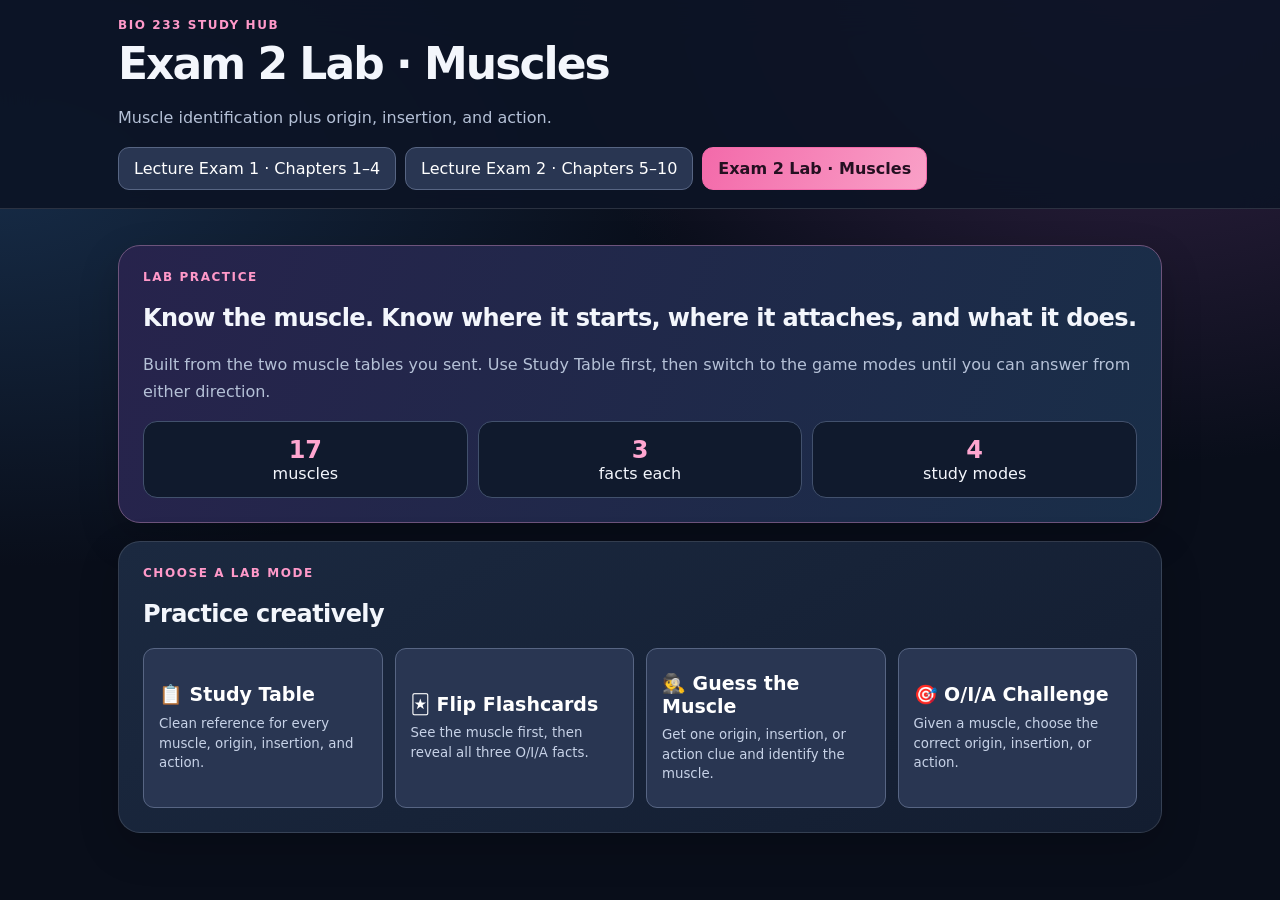
==== exam2-lab.html @ c45b6275 "Add Exam 2 muscle lab practice page" ====
<!doctype html>
<html lang="en">
<head>
<meta charset="utf-8">
<meta name="viewport" content="width=device-width,initial-scale=1">
<title>BIO 233 · Exam 2 Lab Muscles</title>
<style>
:root{font-family:system-ui,-apple-system,BlinkMacSystemFont,"Segoe UI",sans-serif;color:#f3f6fc;background:#090e1a;--pink:#f36aaa;--pink2:#f9a0c7;--panel:#151e31;--panel2:#111e32;--edge:#40506b;--muted:#b5c1d7;--good:#6fdbb2;--bad:#f1849c}
*{box-sizing:border-box}html{scroll-behavior:smooth}body{margin:0;background:radial-gradient(ellipse at 90% -5%,#382449 0%,transparent 38%),radial-gradient(ellipse at 0% 20%,#162b46 0%,transparent 38%),#090e1a;min-height:100vh}
header{position:sticky;top:0;z-index:20;background:#0d1425eb;backdrop-filter:blur(18px);border-bottom:1px solid #ffffff20}.wrap{max-width:1080px;margin:auto;padding:18px}
h1{margin:6px 0;font-size:clamp(28px,5vw,44px);letter-spacing:-.045em}h2{letter-spacing:-.025em}h3{color:#ffa6d0}.muted{color:var(--muted);line-height:1.65}.tag{color:#ff99c9;font-size:12px;font-weight:800;letter-spacing:.13em;text-transform:uppercase}
.card{background:linear-gradient(150deg,#1b2940,#131d30);border:1px solid #ffffff20;border-radius:22px;padding:24px;margin:18px 0;box-shadow:0 15px 40px #0003}
.hero{background:linear-gradient(110deg,#27234c,#192e48);border:1px solid #6d547c}.grid{display:grid;grid-template-columns:repeat(auto-fit,minmax(220px,1fr));gap:12px}
.nav,.toolbar,.chips{display:flex;gap:9px;flex-wrap:wrap}.nav a,button{font:inherit;color:white;text-decoration:none;border:1px solid #576583;background:#293652;border-radius:11px;padding:11px 15px;cursor:pointer;transition:.16s}
.nav a:hover,button:hover{transform:translateY(-1px);border-color:var(--pink)}.nav a.active,button.primary{background:linear-gradient(110deg,var(--pink),var(--pink2));color:#241021;border-color:var(--pink);font-weight:750}
.hidden{display:none}.stats{display:grid;grid-template-columns:repeat(3,1fr);gap:10px}.stat{padding:14px;border:1px solid #42516d;background:#101a2d;border-radius:14px;text-align:center}.stat strong{display:block;font-size:24px;color:#ffa6d0}
.muscle{background:#111e32;border:1px solid #42516d;border-radius:16px;padding:16px}.muscle h3{margin:0 0 10px}.oia{display:grid;grid-template-columns:repeat(3,1fr);gap:9px}.oia div{background:#17263d;border-radius:10px;padding:10px;line-height:1.45}.oia b{display:block;color:#ffb1d5;margin-bottom:4px}
.mode{min-height:160px;text-align:left}.mode b{font-size:19px}.mode small{display:block;color:#c7d2e7;margin-top:8px;line-height:1.45}
.flash{perspective:1000px;max-width:760px;margin:20px auto}.flash-inner{position:relative;min-height:340px;transition:transform .5s;transform-style:preserve-3d}.flash.flipped .flash-inner{transform:rotateY(180deg)}
.face{position:absolute;inset:0;backface-visibility:hidden;border-radius:22px;padding:28px;background:linear-gradient(145deg,#1d2b44,#151d31);border:1px solid #52617f;display:flex;flex-direction:column;justify-content:center}.back{transform:rotateY(180deg);overflow:auto}.face h2{text-align:center}.back .oia{grid-template-columns:1fr}
.choice{display:block;width:100%;text-align:left;margin:8px 0;padding:14px;line-height:1.45;background:#17263d}.choice.right{border-color:var(--good)!important;background:#173e39!important}.choice.wrong{border-color:var(--bad)!important;background:#46283a!important}
.feedback{margin-top:12px;padding:14px;border-radius:12px;background:#122e32;border:1px solid #3c887c;line-height:1.55}.feedback.bad{background:#362333;border-color:#a65c80}
.pill{display:inline-flex;align-items:center;border:1px solid #73516c;color:#ffb1d5;border-radius:30px;padding:5px 11px;font-size:12px}
.question-meta{display:flex;justify-content:space-between;gap:10px;align-items:center;flex-wrap:wrap}
table{width:100%;border-collapse:collapse;font-size:14px}th,td{border-bottom:1px solid #34425d;text-align:left;vertical-align:top;padding:12px}th{color:#ffb1d5;position:sticky;top:0;background:#151e31}
.tablewrap{overflow:auto;max-height:68vh;border:1px solid #40506b;border-radius:14px}
@media(max-width:700px){header{position:relative}.wrap{padding:14px}.card{padding:18px}.stats,.oia{grid-template-columns:1fr}.nav a{flex:1;text-align:center}.toolbar button{flex:1}.flash-inner{min-height:430px}}
</style>
</head>
<body>
<header><div class="wrap">
<div class="tag">BIO 233 STUDY HUB</div>
<h1>Exam 2 Lab · Muscles</h1>
<p class="muted">Muscle identification plus origin, insertion, and action.</p>
<nav class="nav">
<a href="index.html">Lecture Exam 1 · Chapters 1–4</a>
<a href="lab.html">Lecture Exam 2 · Chapters 5–10</a>
<a href="exam2-lab.html" class="active">Exam 2 Lab · Muscles</a>
</nav>
</div></header>
<main class="wrap">
<section id="home">
<div class="card hero">
<div class="tag">LAB PRACTICE</div><h2>Know the muscle. Know where it starts, where it attaches, and what it does.</h2>
<p class="muted">Built from the two muscle tables you sent. Use Study Table first, then switch to the game modes until you can answer from either direction.</p>
<div class="stats"><div class="stat"><strong>17</strong>muscles</div><div class="stat"><strong>3</strong>facts each</div><div class="stat"><strong>4</strong>study modes</div></div>
</div>
<div class="card"><div class="tag">Choose a lab mode</div><h2>Practice creatively</h2><div class="grid">
<button class="mode" onclick="showStudy()"><b>📋 Study Table</b><small>Clean reference for every muscle, origin, insertion, and action.</small></button>
<button class="mode" onclick="startFlash()"><b>🃏 Flip Flashcards</b><small>See the muscle first, then reveal all three O/I/A facts.</small></button>
<button class="mode" onclick="startGuess()"><b>🕵️ Guess the Muscle</b><small>Get one origin, insertion, or action clue and identify the muscle.</small></button>
<button class="mode" onclick="startOIA()"><b>🎯 O/I/A Challenge</b><small>Given a muscle, choose the correct origin, insertion, or action.</small></button>
</div></div>
</section>
<section id="view" class="hidden"></section>
</main>
<script>
const muscles=[
{name:"Sternocleidomastoid",origin:"Sternum and clavicle",insertion:"Mastoid process of temporal bone",action:"Bilaterally flexes the cervical vertebral column and head; unilaterally laterally flexes and rotates the head to the side opposite the contracting muscle."},
{name:"Trapezius",origin:"Occipital bone, ligamentum nuchae, and spinous processes of thoracic vertebrae",insertion:"Clavicle and scapula (acromion and scapular spine)",action:"Depending on active region: elevates, retracts, depresses, or rotates scapula upward; may elevate clavicle or extend neck."},
{name:"Latissimus dorsi",origin:"Spines of inferior six thoracic vertebrae, lumbar vertebrae, crests of sacrum and ilium, inferior four ribs, and inferior angle of scapula",insertion:"Intertubercular groove of humerus",action:"Extends, adducts, and medially rotates arm at shoulder; draws arm inferiorly and posteriorly."},
{name:"Pectoralis major",origin:"Clavicle (clavicular head), sternum, and cartilages of second to sixth ribs (sternocostal head)",insertion:"Greater tubercle and intertubercular groove of humerus",action:"As a whole adducts and medially rotates arm at shoulder; clavicular head flexes arm at shoulder."},
{name:"Rectus abdominis",origin:"Pubic crest and pubic symphysis",insertion:"Cartilage of fifth to seventh ribs and xiphoid process",action:"Flexes vertebral column, especially lumbar portion, and compresses abdomen to aid defecation, urination, forced expiration, and childbirth."},
{name:"Deltoid",origin:"Anterior fibers: acromial extremity of clavicle; middle fibers: acromion of scapula; posterior fibers: spine of scapula",insertion:"Deltoid tuberosity of humerus",action:"Middle fibers abduct arm; anterior fibers flex and medially rotate arm; posterior fibers extend and laterally rotate arm at shoulder."},
{name:"Biceps brachii",origin:"Long head: supraglenoid tubercle of scapula; short head: coracoid process of scapula",insertion:"Radial tuberosity and bicipital aponeurosis",action:"Flexes forearm at elbow, supinates forearm at radioulnar joints, and flexes arm at shoulder."},
{name:"Triceps brachii",origin:"Long head: inferior to glenoid cavity of scapula; lateral head: posterior humerus superior to radial groove; medial head: posterior humerus inferior to radial groove",insertion:"Olecranon of ulna",action:"Extends forearm at elbow and extends arm at shoulder."},
{name:"Rectus femoris",origin:"Anterior inferior iliac spine",insertion:"Patella via quadriceps tendon and then tibial tuberosity via patellar ligament",action:"Extends leg at knee; rectus femoris also flexes thigh at hip."},
{name:"Vastus medialis",origin:"Linea aspera of femur",insertion:"Patella via quadriceps tendon and then tibial tuberosity via patellar ligament",action:"Extends leg at knee."},
{name:"Vastus lateralis",origin:"Greater trochanter and linea aspera of femur",insertion:"Patella via quadriceps tendon and then tibial tuberosity via patellar ligament",action:"Extends leg at knee."},
{name:"Vastus intermedius",origin:"Anterior and lateral surfaces of body of femur",insertion:"Patella via quadriceps tendon and then tibial tuberosity via patellar ligament",action:"Extends leg at knee."},
{name:"Biceps femoris",origin:"Long head: ischial tuberosity; short head: linea aspera of femur",insertion:"Head of fibula and lateral condyle of tibia",action:"Hamstring action: flexes leg at knee and extends thigh at hip."},
{name:"Semitendinosus",origin:"Ischial tuberosity",insertion:"Proximal part of medial surface of shaft of tibia",action:"Hamstring action: flexes leg at knee and extends thigh at hip."},
{name:"Semimembranosus",origin:"Ischial tuberosity",insertion:"Medial condyle of tibia",action:"Hamstring action: flexes leg at knee and extends thigh at hip."},
{name:"Gastrocnemius",origin:"Lateral and medial condyles of femur and capsule of knee",insertion:"Calcaneus by way of calcaneal (Achilles) tendon",action:"Plantar flexes foot at ankle joint and flexes leg at knee joint."},
{name:"Soleus",origin:"Posterior head and proximal fibula plus soleal line and medial border of tibia",insertion:"Calcaneus by way of calcaneal (Achilles) tendon",action:"Plantar flexes foot at ankle; important postural muscle."}
];
let current=0,score=0,total=0,flashOrder=[];
const view=document.getElementById("view"),home=document.getElementById("home");
function showOnlyView(){home.classList.add("hidden");view.classList.remove("hidden");scrollTo(0,0)}
function back(){view.classList.add("hidden");home.classList.remove("hidden");scrollTo(0,0)}
function shuf(a){return [...a].sort(()=>Math.random()-.5)}
function showStudy(){
view.innerHTML='<div class="card"><div class="question-meta"><div><div class="tag">REFERENCE MODE</div><h2>Muscle O/I/A Study Table</h2></div><button onclick="back()">← Lab home</button></div><div class="tablewrap"><table><thead><tr><th>Muscle</th><th>Origin</th><th>Insertion</th><th>Action</th></tr></thead><tbody>'+muscles.map(m=>'<tr><td><b>'+m.name+'</b></td><td>'+m.origin+'</td><td>'+m.insertion+'</td><td>'+m.action+'</td></tr>').join('')+'</tbody></table></div></div>';showOnlyView()}
function startFlash(){
flashOrder=shuf(muscles.map((_,i)=>i));current=0;
renderFlash();showOnlyView()}
function renderFlash(){
const m=muscles[flashOrder[current]];
view.innerHTML='<div class="card"><div class="question-meta"><span class="pill">Card '+(current+1)+' / '+flashOrder.length+'</span><button onclick="back()">← Lab home</button></div><div class="flash" id="flash" onclick="this.classList.toggle(\'flipped\')"><div class="flash-inner"><div class="face front"><div class="tag">NAME → O/I/A</div><h2>'+m.name+'</h2><p class="muted" style="text-align:center">Click the card to reveal origin, insertion, and action.</p></div><div class="face back"><h2>'+m.name+'</h2><div class="oia"><div><b>Origin</b>'+m.origin+'</div><div><b>Insertion</b>'+m.insertion+'</div><div><b>Action</b>'+m.action+'</div></div></div></div></div><div class="toolbar" style="justify-content:center"><button onclick="prevFlash()">← Previous</button><button class="primary" onclick="nextFlash()">Next →</button></div></div>'}
function nextFlash(){current=(current+1)%flashOrder.length;renderFlash()}function prevFlash(){current=(current-1+flashOrder.length)%flashOrder.length;renderFlash()}
function distractors(correct,field){return shuf([correct,...shuf(muscles.filter(x=>x!==correct)).slice(0,3)]).map(m=>field==="name"?m.name:m[field])}
function startGuess(){score=0;total=0;renderGuess();showOnlyView()}
function renderGuess(){
const correct=muscles[Math.floor(Math.random()*muscles.length)];
const fields=["origin","insertion","action"];const field=fields[Math.floor(Math.random()*3)];
const opts=distractors(correct,"name");
view.innerHTML='<div class="card"><div class="question-meta"><div><div class="tag">GUESS THE MUSCLE</div><h2>Which muscle matches this '+field+'?</h2></div><span class="pill">Score '+score+' / '+total+'</span></div><div class="muscle"><b style="color:#ffb1d5;text-transform:uppercase">'+field+'</b><p>'+correct[field]+'</p></div><div id="answers">'+opts.map(o=>'<button class="choice" onclick="answerGuess(this,\''+o.replace(/'/g,"\\'")+'\',\''+correct.name.replace(/'/g,"\\'")+'\')">'+o+'</button>').join('')+'</div><div id="feedback"></div><div class="toolbar" style="margin-top:15px"><button onclick="back()">← Lab home</button></div></div>'}
function answerGuess(btn,choice,correct){if(document.querySelector("#answers .right,#answers .wrong"))return;total++;if(choice===correct){score++;btn.classList.add("right");feedback.innerHTML='<div class="feedback">Correct. <b>'+correct+'</b></div>'}else{btn.classList.add("wrong");[...document.querySelectorAll("#answers .choice")].find(x=>x.textContent===correct)?.classList.add("right");feedback.innerHTML='<div class="feedback bad">Correct answer: <b>'+correct+'</b></div>'}feedback.innerHTML+='<div class="toolbar" style="margin-top:12px"><button class="primary" onclick="renderGuess()">Next clue →</button></div>'}
function startOIA(){score=0;total=0;renderOIA();showOnlyView()}
function renderOIA(){
const correct=muscles[Math.floor(Math.random()*muscles.length)];
const fields=["origin","insertion","action"];const field=fields[Math.floor(Math.random()*3)];
const opts=distractors(correct,field);
view.innerHTML='<div class="card"><div class="question-meta"><div><div class="tag">O / I / A CHALLENGE</div><h2>'+correct.name+'</h2></div><span class="pill">Score '+score+' / '+total+'</span></div><p class="muted">Choose the correct <b>'+field+'</b>.</p><div id="answers">'+opts.map((o,i)=>'<button class="choice" onclick="answerOIA(this,'+i+','+JSON.stringify(correct[field]).replace(/"/g,"&quot;")+')">'+o+'</button>').join('')+'</div><div id="feedback"></div><div class="toolbar" style="margin-top:15px"><button onclick="back()">← Lab home</button></div></div>'}
function answerOIA(btn,i,correct){if(document.querySelector("#answers .right,#answers .wrong"))return;total++;const choice=btn.textContent;if(choice===correct){score++;btn.classList.add("right");feedback.innerHTML='<div class="feedback">Correct.</div>'}else{btn.classList.add("wrong");[...document.querySelectorAll("#answers .choice")].find(x=>x.textContent===correct)?.classList.add("right");feedback.innerHTML='<div class="feedback bad">Review this one before moving on.</div>'}feedback.innerHTML+='<div class="toolbar" style="margin-top:12px"><button class="primary" onclick="renderOIA()">Next question →</button></div>'}
</script>
</body>
</html>
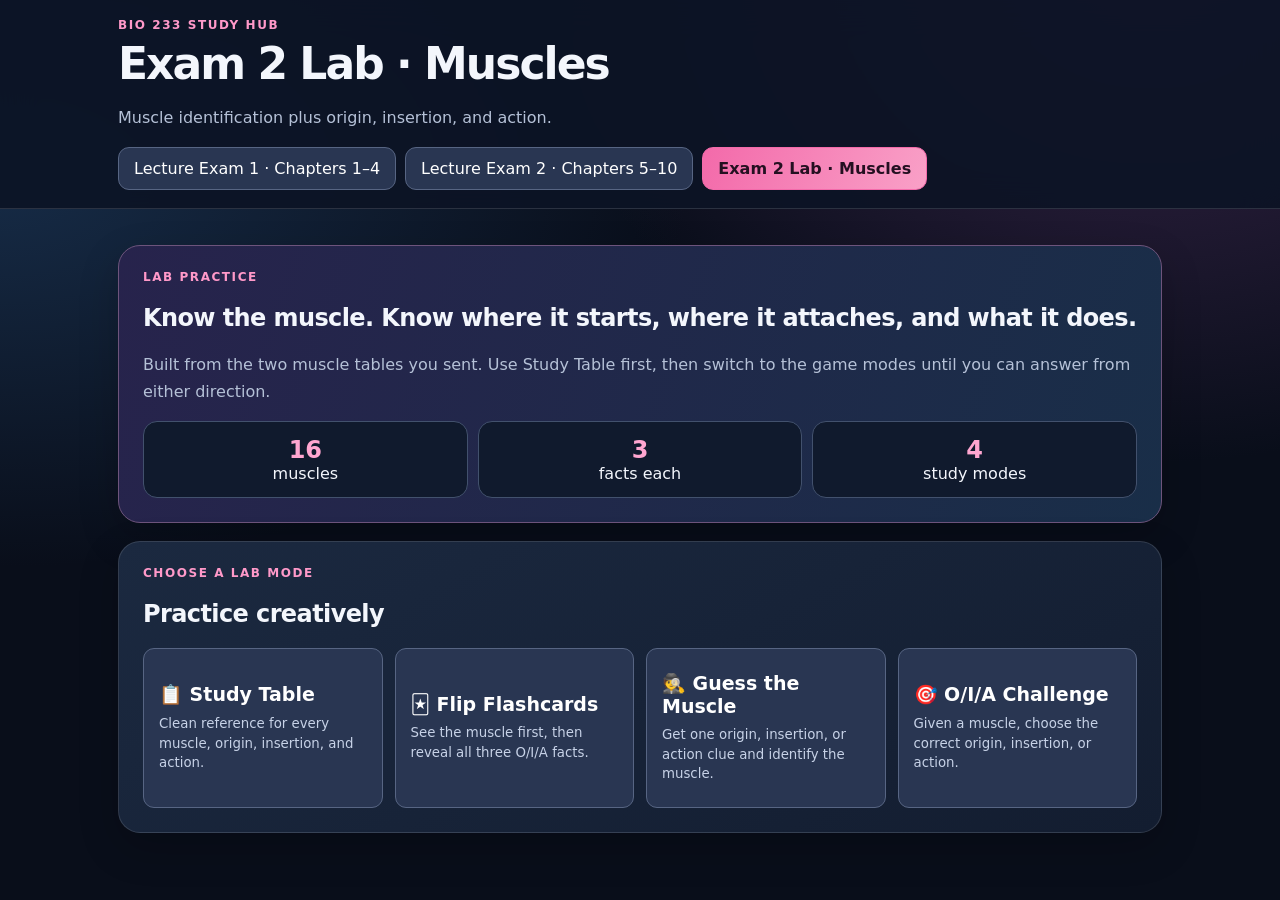
==== commit f2eaa3c8: "Keep muscle lab scoped to the 16 muscles in uploaded tables" ====
--- a/exam2-lab.html
+++ b/exam2-lab.html
@@ -43,7 +43,7 @@
 <div class="card hero">
 <div class="tag">LAB PRACTICE</div><h2>Know the muscle. Know where it starts, where it attaches, and what it does.</h2>
 <p class="muted">Built from the two muscle tables you sent. Use Study Table first, then switch to the game modes until you can answer from either direction.</p>
-<div class="stats"><div class="stat"><strong>17</strong>muscles</div><div class="stat"><strong>3</strong>facts each</div><div class="stat"><strong>4</strong>study modes</div></div>
+<div class="stats"><div class="stat"><strong>16</strong>muscles</div><div class="stat"><strong>3</strong>facts each</div><div class="stat"><strong>4</strong>study modes</div></div>
 </div>
 <div class="card"><div class="tag">Choose a lab mode</div><h2>Practice creatively</h2><div class="grid">
 <button class="mode" onclick="showStudy()"><b>📋 Study Table</b><small>Clean reference for every muscle, origin, insertion, and action.</small></button>
@@ -71,8 +71,7 @@
 {name:"Biceps femoris",origin:"Long head: ischial tuberosity; short head: linea aspera of femur",insertion:"Head of fibula and lateral condyle of tibia",action:"Hamstring action: flexes leg at knee and extends thigh at hip."},
 {name:"Semitendinosus",origin:"Ischial tuberosity",insertion:"Proximal part of medial surface of shaft of tibia",action:"Hamstring action: flexes leg at knee and extends thigh at hip."},
 {name:"Semimembranosus",origin:"Ischial tuberosity",insertion:"Medial condyle of tibia",action:"Hamstring action: flexes leg at knee and extends thigh at hip."},
-{name:"Gastrocnemius",origin:"Lateral and medial condyles of femur and capsule of knee",insertion:"Calcaneus by way of calcaneal (Achilles) tendon",action:"Plantar flexes foot at ankle joint and flexes leg at knee joint."},
-{name:"Soleus",origin:"Posterior head and proximal fibula plus soleal line and medial border of tibia",insertion:"Calcaneus by way of calcaneal (Achilles) tendon",action:"Plantar flexes foot at ankle; important postural muscle."}
+{name:"Gastrocnemius",origin:"Lateral and medial condyles of femur and capsule of knee",insertion:"Calcaneus by way of calcaneal (Achilles) tendon",action:"Plantar flexes foot at ankle joint and flexes leg at knee joint."}
 ];
 let current=0,score=0,total=0,flashOrder=[];
 const view=document.getElementById("view"),home=document.getElementById("home");
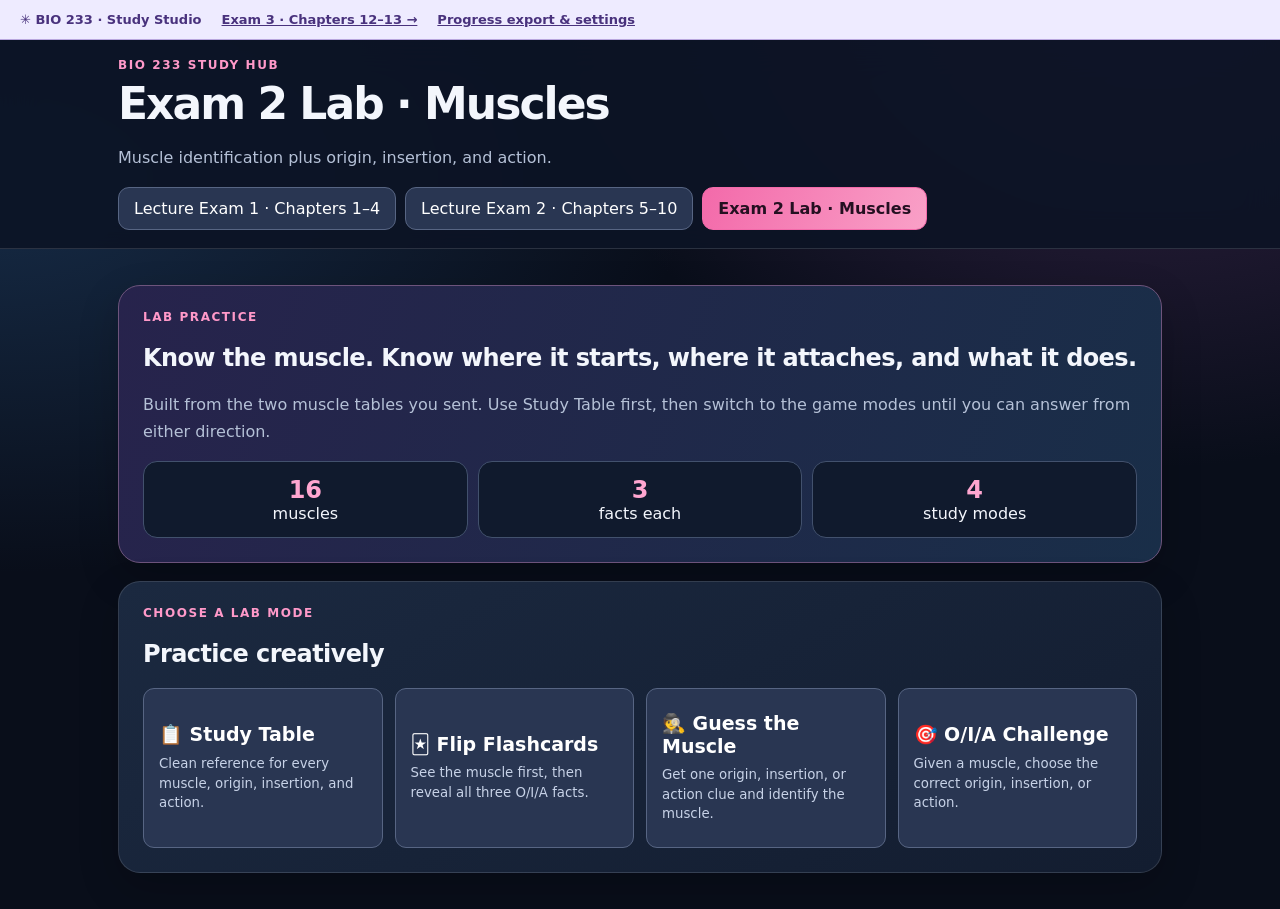
==== commit 8749c200: "Build interactive BIO 233 study studio with sourced Exam 3 content" ====
--- a/exam2-lab.html
+++ b/exam2-lab.html
@@ -103,5 +103,5 @@
 view.innerHTML='<div class="card"><div class="question-meta"><div><div class="tag">O / I / A CHALLENGE</div><h2>'+correct.name+'</h2></div><span class="pill">Score '+score+' / '+total+'</span></div><p class="muted">Choose the correct <b>'+field+'</b>.</p><div id="answers">'+opts.map((o,i)=>'<button class="choice" onclick="answerOIA(this,'+i+','+JSON.stringify(correct[field]).replace(/"/g,"&quot;")+')">'+o+'</button>').join('')+'</div><div id="feedback"></div><div class="toolbar" style="margin-top:15px"><button onclick="back()">← Lab home</button></div></div>'}
 function answerOIA(btn,i,correct){if(document.querySelector("#answers .right,#answers .wrong"))return;total++;const choice=btn.textContent;if(choice===correct){score++;btn.classList.add("right");feedback.innerHTML='<div class="feedback">Correct.</div>'}else{btn.classList.add("wrong");[...document.querySelectorAll("#answers .choice")].find(x=>x.textContent===correct)?.classList.add("right");feedback.innerHTML='<div class="feedback bad">Review this one before moving on.</div>'}feedback.innerHTML+='<div class="toolbar" style="margin-top:12px"><button class="primary" onclick="renderOIA()">Next question →</button></div>'}
 </script>
-</body>
-</html>+<script src="studio-legacy.js"></script></body>
+</html>
